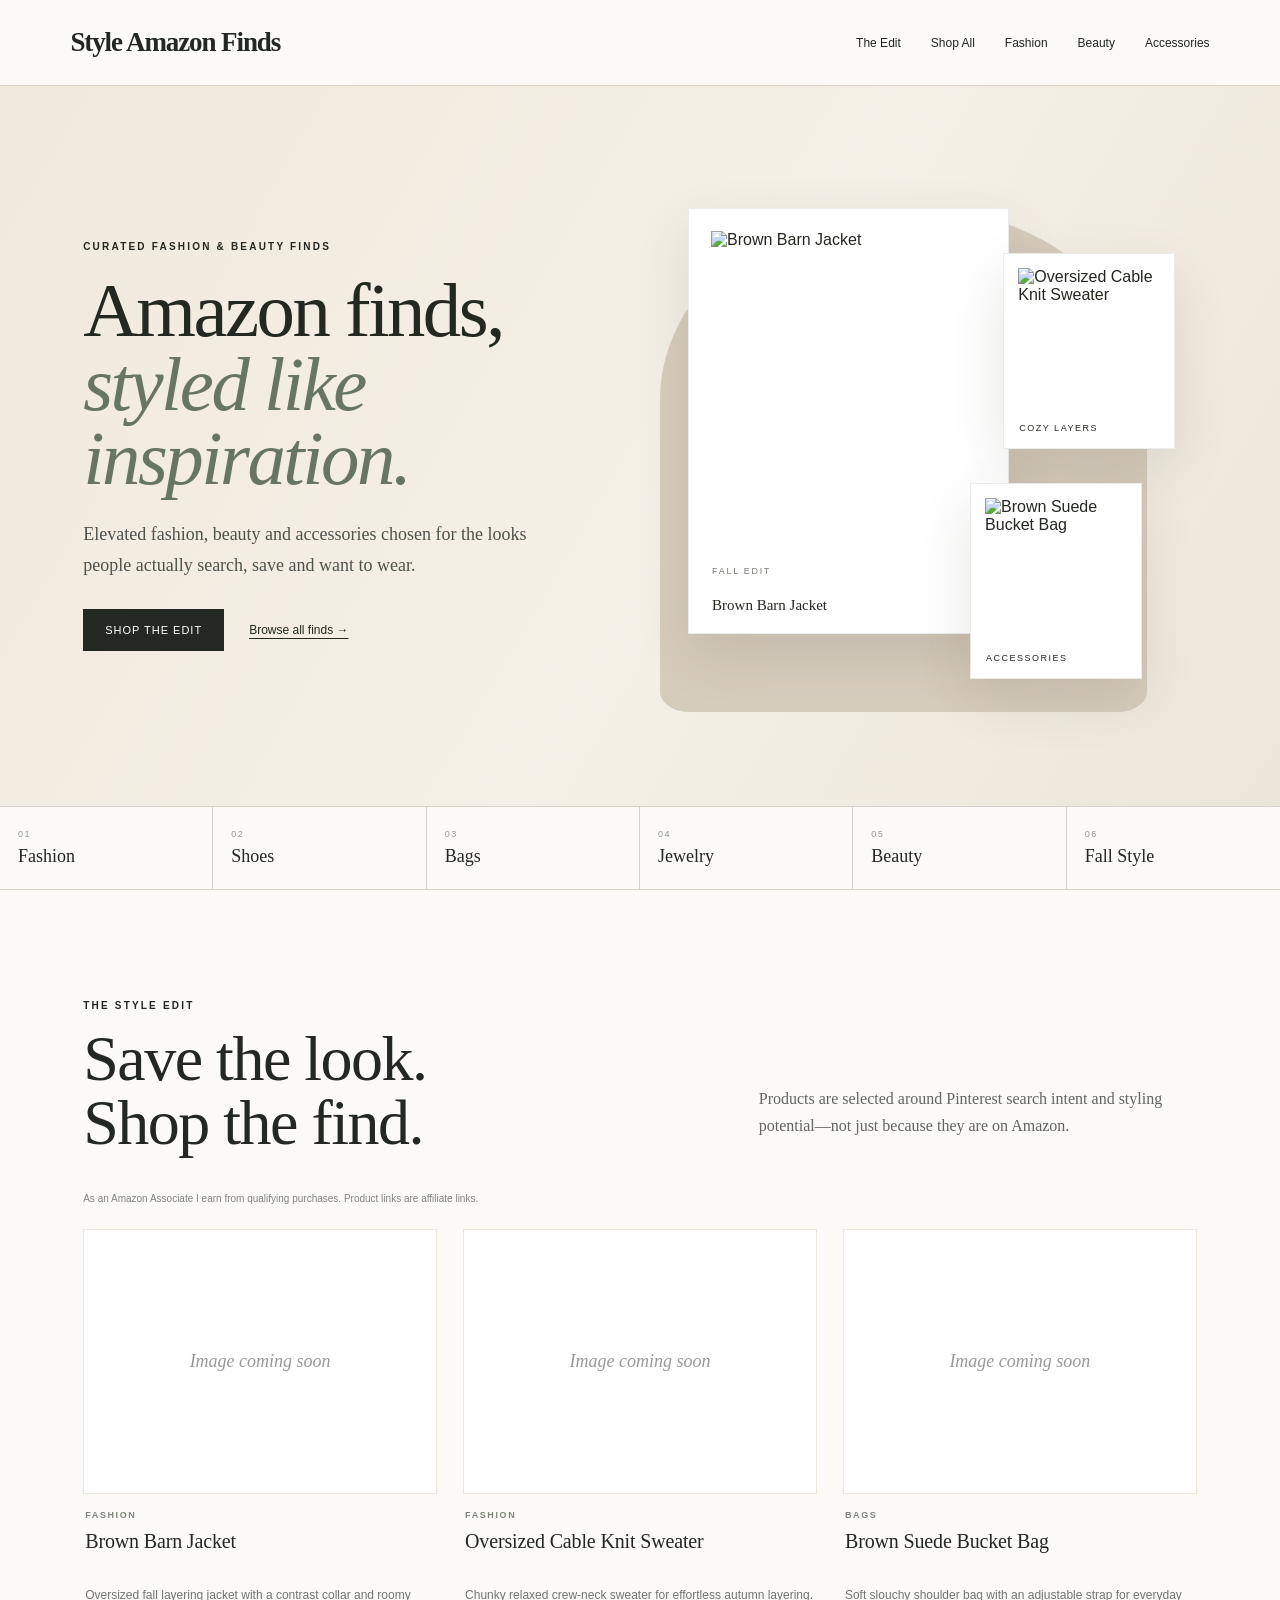
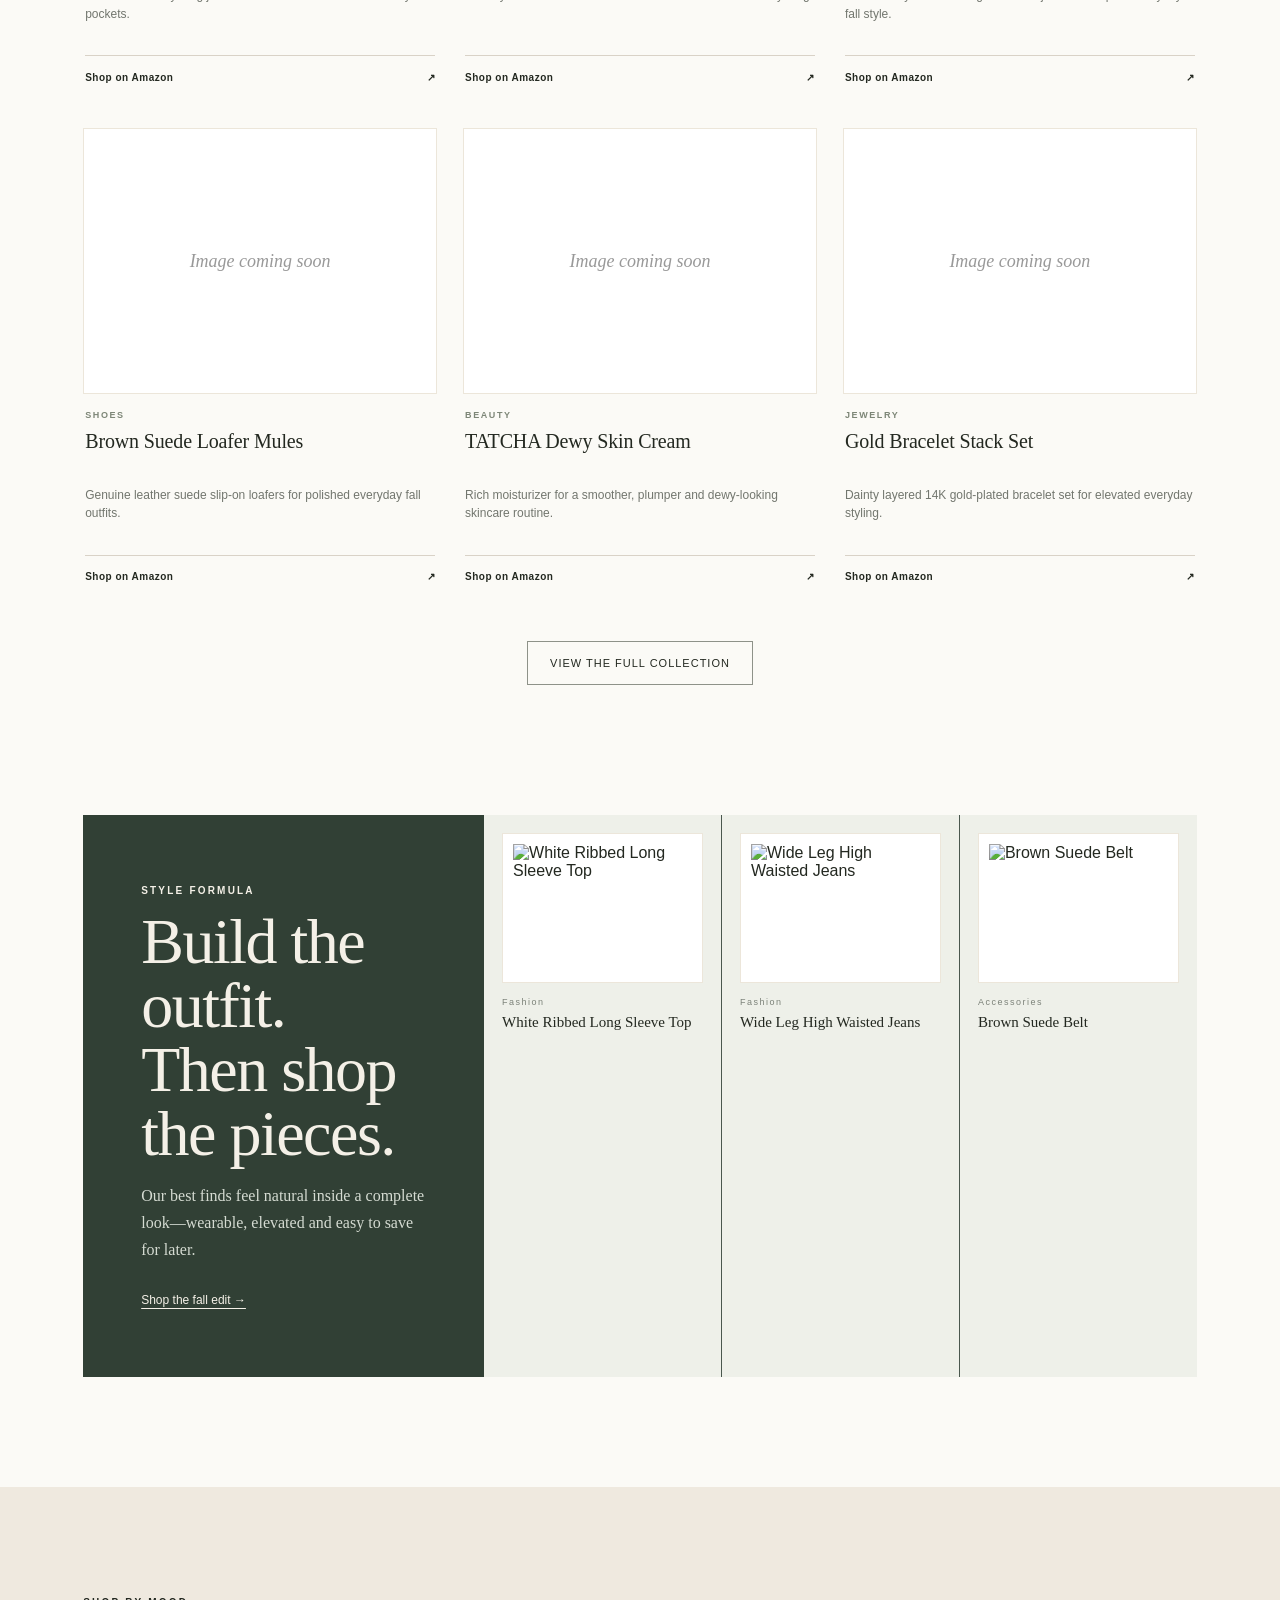
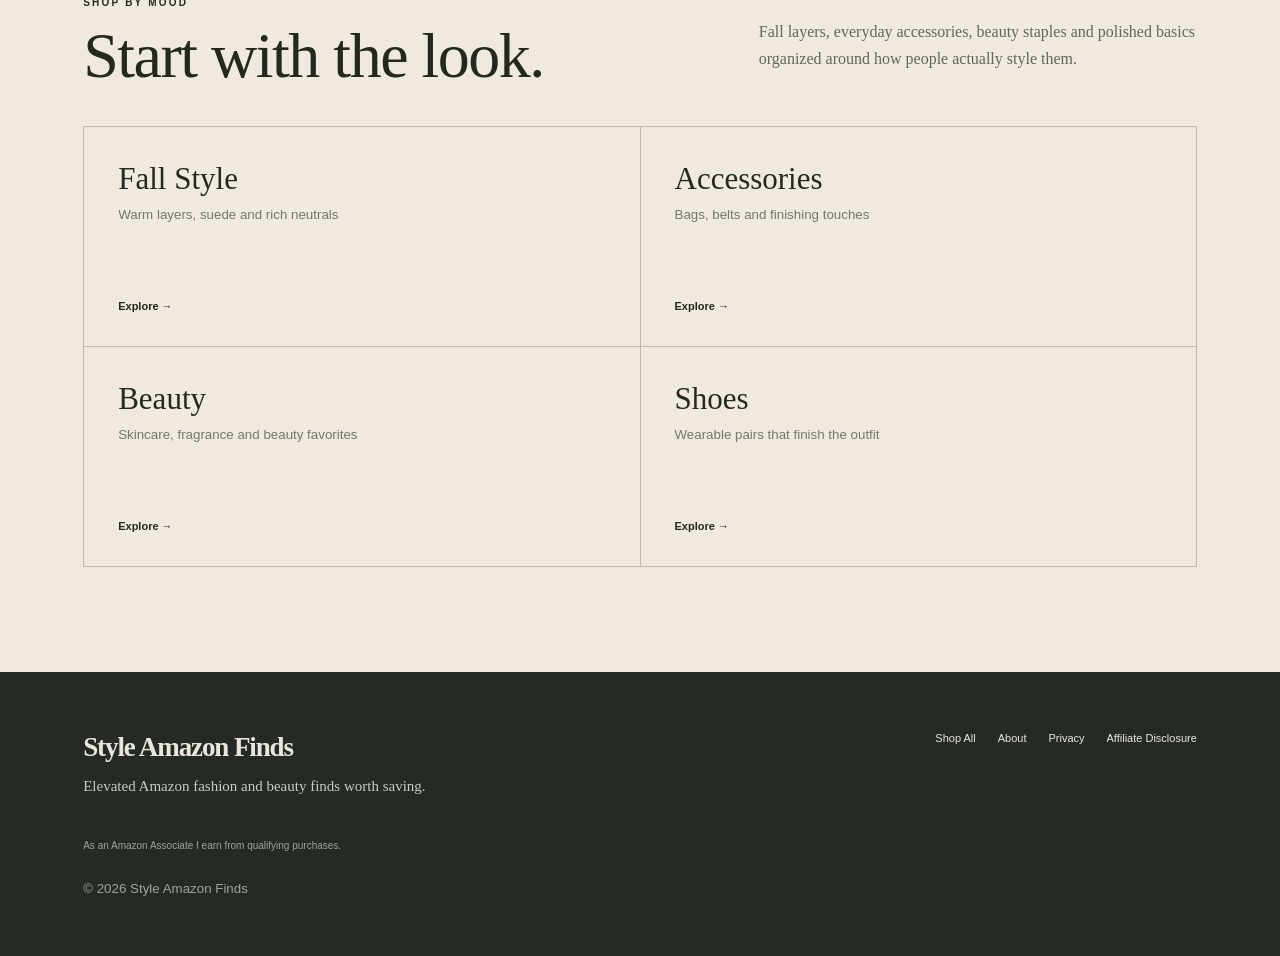
==== index.html @ b91e0f69 "Switch homepage branding to Style Amazon Finds" ====
<!doctype html><html lang="en"><head><meta charset="utf-8"><meta name="viewport" content="width=device-width,initial-scale=1"><meta name="description" content="Style Amazon Finds curates elevated women's fashion, beauty, jewelry, shoes, bags and accessories worth saving."><link rel="canonical" href="https://room-worthy.com/"><meta property="og:type" content="website"><meta property="og:site_name" content="Style Amazon Finds"><meta property="og:title" content="Style Amazon Finds | Elevated Fashion & Beauty Finds"><meta property="og:description" content="Pinterest-inspired Amazon fashion and beauty finds curated to look expensive, wearable and save-worthy."><meta property="og:url" content="https://room-worthy.com/"><meta name="twitter:card" content="summary"><title>Style Amazon Finds | Elevated Fashion & Beauty Finds</title><script async src="https://www.googletagmanager.com/gtag/js?id=G-VHHW3KEQH3"></script><script defer src="analytics.js?v=1"></script><script type="application/ld+json">{"@context":"https://schema.org","@type":"WebSite","name":"Style Amazon Finds","url":"https://room-worthy.com/","description":"Curated women's fashion, beauty, jewelry, shoes, bags and accessories from Amazon."}</script><link rel="stylesheet" href="styles.css"><link rel="stylesheet" href="image-fix.css"><link rel="stylesheet" href="layout-polish.css"></head><body>
<header class="site-header"><a class="logo" href="index.html">Style Amazon Finds</a><nav><a href="#edit">The Edit</a><a href="products.html">Shop All</a><a href="category.html?category=fashion">Fashion</a><a href="category.html?category=beauty">Beauty</a><a href="category.html?category=accessories">Accessories</a></nav></header>
<main>
<section class="hero-new"><div class="hero-copy"><span class="eyebrow">CURATED FASHION & BEAUTY FINDS</span><h1>Amazon finds,<br><em>styled like inspiration.</em></h1><p>Elevated fashion, beauty and accessories chosen for the looks people actually search, save and want to wear.</p><div class="hero-actions"><a class="button" href="#edit">Shop the edit</a><a class="text-button" href="products.html">Browse all finds →</a></div></div><div id="heroShowcase" class="hero-showcase" aria-label="Featured Style Amazon Finds picks"></div></section>
<section class="category-rail"><a href="category.html?category=fashion"><span>01</span>Fashion</a><a href="category.html?category=shoes"><span>02</span>Shoes</a><a href="category.html?category=bags"><span>03</span>Bags</a><a href="category.html?category=jewelry"><span>04</span>Jewelry</a><a href="category.html?category=beauty"><span>05</span>Beauty</a><a href="category.html?category=fall"><span>06</span>Fall Style</a></section>
<section id="edit" class="section edit-section"><div class="editorial-heading"><div><span class="eyebrow">THE STYLE EDIT</span><h2>Save the look.<br>Shop the find.</h2></div><p>Products are selected around Pinterest search intent and styling potential—not just because they are on Amazon.</p></div><p class="affiliate-note">As an Amazon Associate I earn from qualifying purchases. Product links are affiliate links.</p><div id="featuredProducts" class="product-grid premium-grid"></div><div class="center"><a class="outline-button" href="products.html">View the full collection</a></div></section>
<section class="story-band"><div class="story-card"><span class="eyebrow">STYLE FORMULA</span><h2>Build the outfit.<br>Then shop the pieces.</h2><p>Our best finds feel natural inside a complete look—wearable, elevated and easy to save for later.</p><a class="text-button" href="category.html?category=fall">Shop the fall edit →</a></div><div id="storyProducts" class="story-products"></div></section>
<section class="section collections"><div class="editorial-heading"><div><span class="eyebrow">SHOP BY MOOD</span><h2>Start with the look.</h2></div><p>Fall layers, everyday accessories, beauty staples and polished basics organized around how people actually style them.</p></div><div class="collection-grid"><a href="category.html?category=fall"><span>Fall Style</span><small>Warm layers, suede and rich neutrals</small><b>Explore →</b></a><a href="category.html?category=accessories"><span>Accessories</span><small>Bags, belts and finishing touches</small><b>Explore →</b></a><a href="category.html?category=beauty"><span>Beauty</span><small>Skincare, fragrance and beauty favorites</small><b>Explore →</b></a><a href="category.html?category=shoes"><span>Shoes</span><small>Wearable pairs that finish the outfit</small><b>Explore →</b></a></div></section>
</main>
<footer><div><a class="logo" href="index.html">Style Amazon Finds</a><p>Elevated Amazon fashion and beauty finds worth saving.</p></div><div class="footer-links"><a href="products.html">Shop All</a><a href="about.html">About</a><a href="privacy.html">Privacy</a><a href="disclosure.html">Affiliate Disclosure</a></div><p class="disclosure">As an Amazon Associate I earn from qualifying purchases.</p><small>© 2026 Style Amazon Finds</small></footer>
<script src="style-products.js"></script><script src="site.js"></script></body></html>
---- styles.css ----
:root{--ink:#232820;--forest:#314035;--sage:#8d9a86;--cream:#f5f1e8;--paper:#fbfaf6;--sand:#e8e0d3;--line:#d9d2c7;--muted:#777a72}*{box-sizing:border-box}html{scroll-behavior:smooth}body{margin:0;background:var(--paper);color:var(--ink);font-family:Arial,Helvetica,sans-serif}a{color:inherit;text-decoration:none}img{max-width:100%;display:block}.site-header,header{height:86px;padding:0 5.5vw;display:flex;align-items:center;justify-content:space-between;background:rgba(251,250,246,.96);border-bottom:1px solid var(--line);position:sticky;top:0;z-index:20;backdrop-filter:blur(12px)}.logo{font:700 27px Georgia,serif;letter-spacing:-1.1px}header nav{display:flex;gap:30px;font-size:12px}header nav a{position:relative}header nav a:after{content:"";position:absolute;left:0;right:100%;bottom:-7px;height:1px;background:var(--ink);transition:.2s}header nav a:hover:after{right:0}.eyebrow{font-size:10px;letter-spacing:2.2px;font-weight:700}.hero-new{min-height:720px;padding:75px 6.5vw 80px;display:grid;grid-template-columns:.92fr 1.08fr;gap:7vw;align-items:center;background:linear-gradient(120deg,#f0e9dd 0%,#f5f0e7 55%,#ece5d9 100%)}.hero-copy h1{font:400 clamp(54px,6vw,88px)/.96 Georgia,serif;letter-spacing:-2.5px;margin:20px 0 24px;max-width:780px}.hero-copy h1 em{font-weight:400;color:#687565}.hero-copy p{font:18px/1.7 Georgia,serif;max-width:590px;color:#4e534c}.hero-actions{display:flex;align-items:center;gap:25px;margin-top:28px}.button,.outline-button{display:inline-block;padding:15px 22px;font-size:11px;letter-spacing:1px;text-transform:uppercase}.button{background:var(--ink);color:#fff}.outline-button{border:1px solid #8e9289;background:transparent}.text-button{font-size:12px;text-decoration:underline;text-underline-offset:4px}.hero-showcase{height:560px;position:relative;isolation:isolate}.hero-showcase:before{content:"";position:absolute;inset:8% 9% 2% 3%;background:#d6ccbc;border-radius:48% 48% 6% 6%/38% 38% 4% 4%;z-index:-1}.hero-product{position:absolute;background:#fff;border:1px solid rgba(40,40,30,.09);box-shadow:0 20px 50px rgba(63,55,44,.12);overflow:hidden}.hero-product img{width:auto;height:auto;max-width:100%;max-height:100%;object-fit:contain;background:#fff;padding:10px}.hero-main{width:58%;height:76%;left:8%;top:8%;padding:22px 22px 70px}.hero-main img{height:100%}.hero-main span,.hero-main strong{position:absolute;left:23px}.hero-main span{bottom:45px;font-size:9px;letter-spacing:1.7px;color:var(--muted)}.hero-main strong{bottom:22px;right:18px;font:16px/1.1 Georgia,serif;white-space:nowrap;overflow:hidden;text-overflow:ellipsis}.hero-small{width:31%;height:35%;right:4%;padding:14px 14px 42px}.hero-small.one{top:16%}.hero-small.two{bottom:8%;right:10%}.hero-small span{position:absolute;left:15px;bottom:15px;font-size:9px;letter-spacing:1.5px}.category-rail{display:grid;grid-template-columns:repeat(6,1fr);border-top:1px solid var(--line);border-bottom:1px solid var(--line);background:var(--paper)}.category-rail a{padding:22px 18px;border-right:1px solid var(--line);font:18px Georgia,serif;transition:.2s}.category-rail a:last-child{border-right:0}.category-rail span{display:block;font:9px Arial,sans-serif;letter-spacing:1.5px;color:#92968d;margin-bottom:7px}.category-rail a:hover{background:#f0ece3}.section{padding:105px 6.5vw}.edit-section{background:#fbfaf6}.editorial-heading{display:grid;grid-template-columns:1fr .8fr;gap:10vw;align-items:end;margin-bottom:38px}.editorial-heading h2,.story-card h2,.guides-intro h2{font:400 clamp(42px,5vw,68px)/1 Georgia,serif;letter-spacing:-1.5px;margin:14px 0 0}.editorial-heading p,.guides-intro p{font:16px/1.7 Georgia,serif;color:#62665f;max-width:520px}.affiliate-note{font-size:10px;color:#81857c;margin:0 0 25px}.product-grid{display:grid;grid-template-columns:repeat(3,minmax(0,1fr));gap:42px 26px}.product-card{min-width:0}.product-image-wrap{height:300px;background:#fff;display:grid;place-items:center;overflow:hidden;border:1px solid #ece6da}.product-image{width:auto;height:auto;max-width:92%;max-height:92%;object-fit:contain;padding:10px;transition:transform .22s ease;image-rendering:auto}.product-card:hover .product-image{transform:scale(1.015)}.product-image-wrap.image-missing:after{content:'Image coming soon';font:italic 18px Georgia,serif;color:#999}.product-copy{padding:18px 2px 0}.product-kicker{font-size:9px;letter-spacing:1.6px;font-weight:700;color:#7d8677;text-transform:uppercase}.product-card h3{font:22px/1.22 Georgia,serif;margin:8px 0 9px;letter-spacing:-.2px}.product-card p{font-size:12px;line-height:1.55;color:#72766e;margin:0 0 13px}.shop-button{display:flex;align-items:center;gap:6px;border-top:1px solid var(--line);padding-top:12px;font-size:10px;font-weight:700;letter-spacing:.5px}.shop-button span:last-child{margin-left:auto}.paid-link{font-weight:400;color:#91958c}.center{text-align:center;margin-top:55px}.story-band{margin:25px 6.5vw 110px;display:grid;grid-template-columns:.72fr 1.28fr;background:var(--forest);color:#f4f0e7;min-height:520px}.story-card{padding:70px 58px;display:flex;flex-direction:column;justify-content:center}.story-card p{font:16px/1.7 Georgia,serif;color:#d5dbd2;max-width:440px}.story-card .text-button{margin-top:14px}.story-products{display:grid;grid-template-columns:repeat(3,1fr);gap:1px;background:rgba(255,255,255,.12)}.story-product{background:#eef0e9;color:var(--ink);padding:20px;display:flex;flex-direction:column}.story-product>div{height:260px;background:#fff;display:grid;place-items:center;margin-bottom:18px;border:1px solid #ece6da}.story-product img{width:auto;height:auto;max-width:92%;max-height:92%;object-fit:contain;padding:12px}.story-product span{font-size:9px;letter-spacing:1.5px;color:#7c8279}.story-product strong{font:17px/1.25 Georgia,serif;margin-top:7px}.collections{background:#efe9df}.collection-grid{display:grid;grid-template-columns:repeat(2,1fr);border-top:1px solid #bfb8ad;border-left:1px solid #bfb8ad}.collection-grid a{min-height:220px;padding:34px;border-right:1px solid #bfb8ad;border-bottom:1px solid #bfb8ad;display:flex;flex-direction:column;transition:.2s}.collection-grid a:hover{background:#e4dbcc}.collection-grid span{font:31px Georgia,serif}.collection-grid small{margin-top:10px;color:#74776f}.collection-grid b{margin-top:auto;font-size:11px}.guides-section{padding:110px 6.5vw;background:#fbfaf6;display:grid;grid-template-columns:.72fr 1.28fr;gap:8vw}.guides-intro p{margin-top:24px}.guide-list{border-top:1px solid var(--line)}.guide-list a{display:grid;grid-template-columns:50px 1fr auto;gap:22px;align-items:center;padding:27px 4px;border-bottom:1px solid var(--line)}.guide-list>a>span{font:15px Georgia,serif;color:#989b92}.guide-list small{font-size:9px;letter-spacing:1.4px;color:#858980}.guide-list h3{font:21px/1.2 Georgia,serif;margin:6px 0}.guide-list b{font-size:10px}footer{padding:60px 6.5vw;background:#252b24;color:#e9e6de;display:grid;grid-template-columns:1fr auto;gap:30px;align-items:start}footer>div:first-child p{font:15px Georgia,serif;color:#c7cbc4}.footer-links{display:flex;gap:22px;font-size:11px}.disclosure{grid-column:1/-1;font-size:10px;color:#9fa59b;margin:0}footer small{grid-column:1/-1;color:#9fa59b}.collection-hero{padding:90px 6.5vw 55px;background:#eee8de;border-bottom:1px solid var(--line)}.collection-hero h1{font:400 clamp(50px,6vw,78px) Georgia,serif;margin:14px 0}.collection-hero p{font:17px/1.7 Georgia,serif;color:#62665f}.category-chips{display:flex;gap:8px;flex-wrap:wrap;margin-top:25px}.category-chips a{padding:9px 13px;border:1px solid #c9c2b7;border-radius:999px;font-size:10px}.category-chips a:hover{background:var(--ink);color:#fff}.product-section{padding-top:55px}.page{min-height:620px;padding:100px 10vw;max-width:1000px}.page h1{font:400 clamp(48px,6vw,78px) Georgia,serif}.lead{font:18px/1.7 Georgia,serif}.notice{margin:45px 0;padding:30px;background:#eee8de}.notice h2{font:30px Georgia,serif;margin:0 0 12px}.notice p{line-height:1.7}@media(max-width:1050px){.hero-new{grid-template-columns:1fr;padding-top:55px}.hero-showcase{height:500px}.category-rail{grid-template-columns:repeat(3,1fr)}.product-grid{grid-template-columns:repeat(2,1fr)}.story-band{grid-template-columns:1fr}.story-products{min-height:430px}.guides-section{grid-template-columns:1fr}.editorial-heading{grid-template-columns:1fr;gap:18px}.editorial-heading p{margin:0}header nav{gap:16px}}@media(max-width:720px){header{height:auto;padding:20px 5vw;align-items:flex-start}header nav{flex-direction:column;gap:8px;display:none}.hero-new{padding:55px 6vw}.hero-copy h1{font-size:52px}.hero-showcase{height:410px}.hero-main{width:65%;height:73%;left:0}.hero-small{width:34%;right:0}.category-rail{grid-template-columns:repeat(2,1fr)}.product-grid{grid-template-columns:1fr}.product-image-wrap{height:340px}.story-products{grid-template-columns:1fr}.story-product>div{height:280px}.story-card{padding:50px 30px}.collection-grid{grid-template-columns:1fr}.guides-section{padding:80px 6vw}.guide-list a{grid-template-columns:34px 1fr}.guide-list b{display:none}footer{grid-template-columns:1fr}.footer-links{flex-wrap:wrap}}@media(max-width:460px){.hero-new{padding-top:45px}.hero-copy h1{font-size:44px}.hero-actions{align-items:flex-start;flex-direction:column;gap:14px}.hero-showcase{height:350px}.hero-main{padding:14px 14px 60px}.hero-main strong{font-size:12px}.hero-small{padding:8px 8px 34px}.category-rail a{font-size:16px}.section{padding:75px 6vw}.product-image-wrap{height:280px}.story-band{margin:10px 4vw 80px}.collection-grid span{font-size:26px}}
---- image-fix.css ----
.product-image-wrap{height:320px;background:#fff}.product-image{width:100%;height:100%;max-width:none;max-height:none;object-fit:contain;padding:18px;image-rendering:auto}.hero-product img{width:100%;height:100%;max-width:none;max-height:none;object-fit:contain;padding:10px;background:#fff}.story-product img{width:100%;height:100%;max-width:none;max-height:none;object-fit:contain;padding:14px}@media(max-width:720px){.product-image-wrap{height:340px}}@media(max-width:460px){.product-image-wrap{height:290px}}
---- layout-polish.css ----
/* Roomworthy layout polish */
.product-grid{align-items:stretch}
.product-card{display:flex;flex-direction:column;min-width:0;height:100%}
.product-image-wrap{aspect-ratio:4/3;height:auto!important;min-height:0;background:#fff;display:grid;place-items:center;overflow:hidden;border:1px solid #ece6da}
.product-image{width:100%!important;height:100%!important;max-width:none!important;max-height:none!important;object-fit:contain!important;padding:16px!important;transition:transform .22s ease;image-rendering:auto}
.product-copy{display:flex;flex-direction:column;flex:1;padding:16px 2px 0;min-width:0}
.product-kicker{display:block;margin-bottom:4px}
.product-card h3{font:20px/1.2 Georgia,serif;margin:5px 0 9px;letter-spacing:-.15px;min-height:48px;display:-webkit-box;-webkit-box-orient:vertical;-webkit-line-clamp:2;overflow:hidden;overflow-wrap:anywhere}
.product-card p{font-size:12px;line-height:1.55;color:#72766e;margin:0 0 13px;min-height:56px;display:-webkit-box;-webkit-box-orient:vertical;-webkit-line-clamp:3;overflow:hidden;overflow-wrap:anywhere}
.shop-button{margin-top:auto;min-height:31px;align-items:center;white-space:nowrap}
/* Disclosure is handled once near each product section and in the footer. */
.paid-link{display:none!important}
.hero-main{padding:22px 22px 88px!important}
.hero-main img{width:100%!important;height:100%!important;object-fit:contain!important;padding:0!important}
.hero-main span{bottom:57px!important}
.hero-main strong{left:23px;right:23px;bottom:19px;max-width:calc(100% - 46px);font:15px/1.15 Georgia,serif;white-space:normal!important;display:-webkit-box;-webkit-box-orient:vertical;-webkit-line-clamp:2;overflow:hidden;overflow-wrap:anywhere}
.hero-small{padding-bottom:40px!important}
.hero-small img{width:100%!important;height:100%!important;object-fit:contain!important;padding:0!important}
.category-rail a{display:flex;flex-direction:column;justify-content:center;min-height:82px;line-height:1.15;min-width:0}
.editorial-heading>*,.guides-section>*{min-width:0}
.story-products{align-items:stretch}
.story-product{min-width:0;overflow:hidden;padding:18px;display:flex;flex-direction:column}
.story-product>div{aspect-ratio:4/3;height:auto!important;min-height:0;margin-bottom:14px;background:#fff;overflow:hidden}
.story-product img{width:100%!important;height:100%!important;max-width:none!important;max-height:none!important;object-fit:contain!important;padding:10px!important}
.story-product span{display:block;line-height:1.2;margin-bottom:5px}
.story-product strong{font:15px/1.25 Georgia,serif;margin-top:0;min-height:57px;display:-webkit-box;-webkit-box-orient:vertical;-webkit-line-clamp:3;overflow:hidden;overflow-wrap:anywhere}
.collection-grid a{min-width:0}
.collection-grid span,.guide-list h3{overflow-wrap:anywhere}
.guide-list>a>div{min-width:0}
.guide-list h3{line-height:1.25}
footer>*{min-width:0}
@media(max-width:1050px){.product-card h3{font-size:19px}.product-card p{min-height:55px}.story-product strong{font-size:14px}}
@media(max-width:720px){.product-image-wrap{aspect-ratio:4/3;height:auto!important}.product-card h3{min-height:0;-webkit-line-clamp:3;font-size:21px}.product-card p{min-height:0;-webkit-line-clamp:4}.shop-button{white-space:normal}.story-product>div{aspect-ratio:4/3;height:auto!important}.story-product strong{min-height:0;-webkit-line-clamp:3;font-size:16px}.hero-main{padding:14px 14px 78px!important}.hero-main span{left:15px;bottom:50px!important}.hero-main strong{left:15px;right:15px;bottom:16px;max-width:calc(100% - 30px);font-size:13px}.category-rail a{min-height:74px}}
@media(max-width:460px){.product-image{padding:12px!important}.product-card h3{font-size:20px}.story-product{padding:14px}.story-product img{padding:8px!important}}
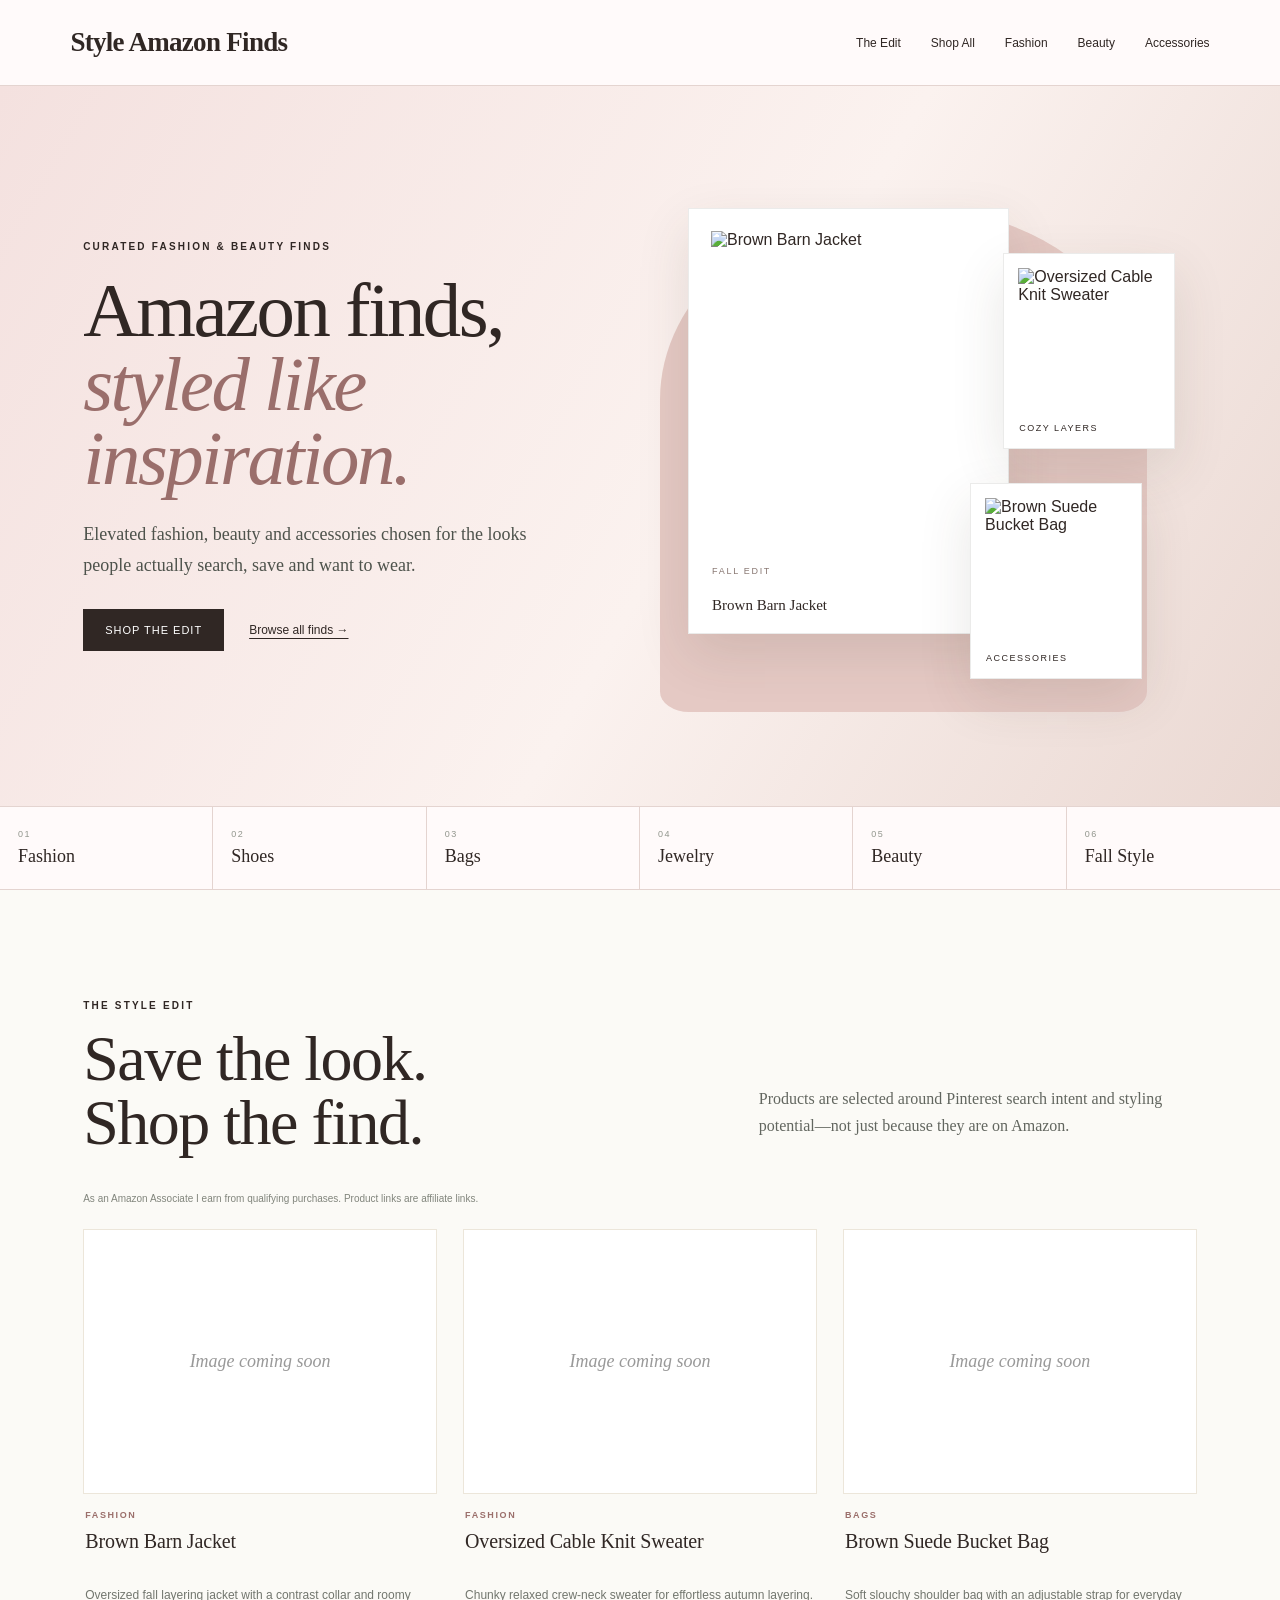
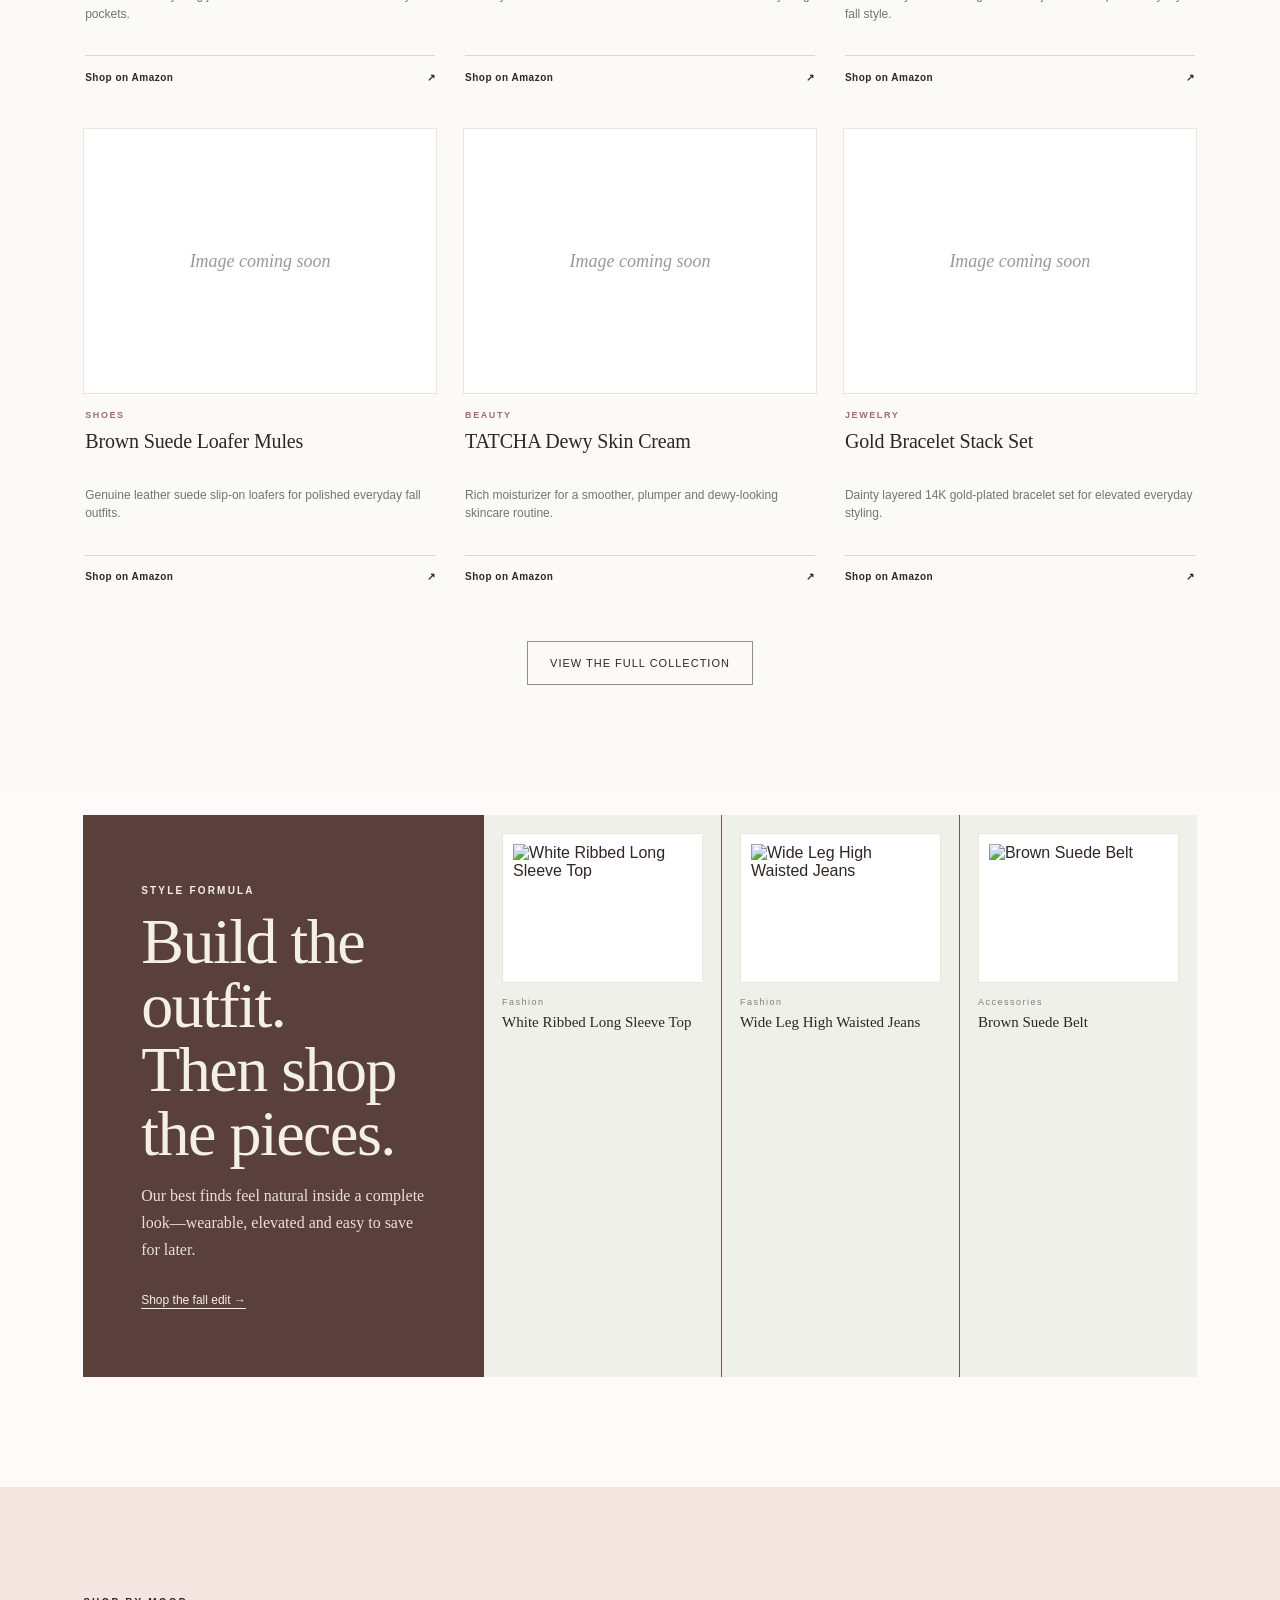
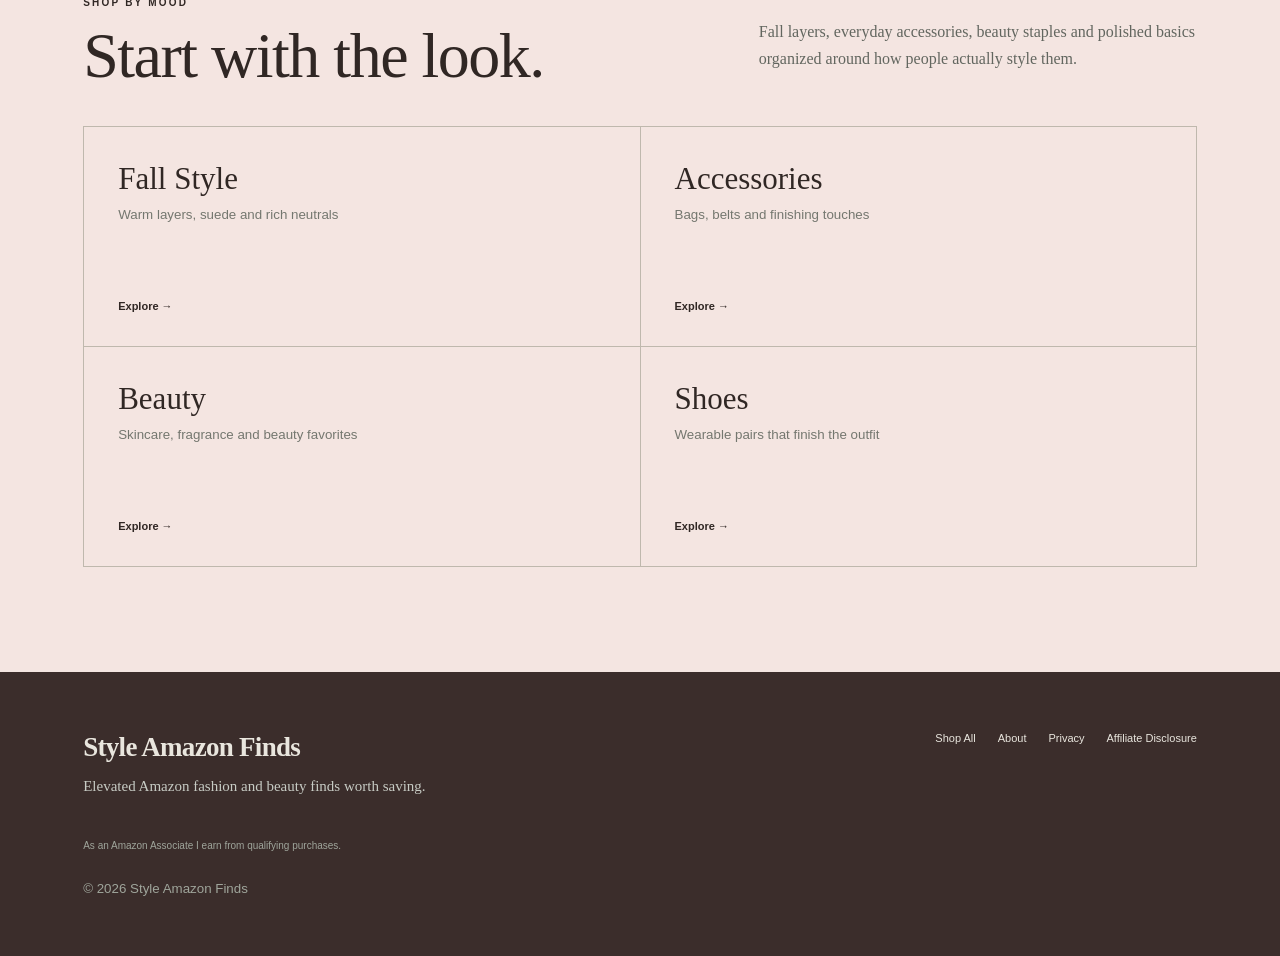
==== commit 7974bb8b: "Apply Style Amazon Finds visual theme to homepage" ====
--- a/index.html
+++ b/index.html
@@ -1,4 +1,4 @@
-<!doctype html><html lang="en"><head><meta charset="utf-8"><meta name="viewport" content="width=device-width,initial-scale=1"><meta name="description" content="Style Amazon Finds curates elevated women's fashion, beauty, jewelry, shoes, bags and accessories worth saving."><link rel="canonical" href="https://room-worthy.com/"><meta property="og:type" content="website"><meta property="og:site_name" content="Style Amazon Finds"><meta property="og:title" content="Style Amazon Finds | Elevated Fashion & Beauty Finds"><meta property="og:description" content="Pinterest-inspired Amazon fashion and beauty finds curated to look expensive, wearable and save-worthy."><meta property="og:url" content="https://room-worthy.com/"><meta name="twitter:card" content="summary"><title>Style Amazon Finds | Elevated Fashion & Beauty Finds</title><script async src="https://www.googletagmanager.com/gtag/js?id=G-VHHW3KEQH3"></script><script defer src="analytics.js?v=1"></script><script type="application/ld+json">{"@context":"https://schema.org","@type":"WebSite","name":"Style Amazon Finds","url":"https://room-worthy.com/","description":"Curated women's fashion, beauty, jewelry, shoes, bags and accessories from Amazon."}</script><link rel="stylesheet" href="styles.css"><link rel="stylesheet" href="image-fix.css"><link rel="stylesheet" href="layout-polish.css"></head><body>
+<!doctype html><html lang="en"><head><meta charset="utf-8"><meta name="viewport" content="width=device-width,initial-scale=1"><meta name="description" content="Style Amazon Finds curates elevated women's fashion, beauty, jewelry, shoes, bags and accessories worth saving."><link rel="canonical" href="https://room-worthy.com/"><meta property="og:type" content="website"><meta property="og:site_name" content="Style Amazon Finds"><meta property="og:title" content="Style Amazon Finds | Elevated Fashion & Beauty Finds"><meta property="og:description" content="Pinterest-inspired Amazon fashion and beauty finds curated to look expensive, wearable and save-worthy."><meta property="og:url" content="https://room-worthy.com/"><meta name="twitter:card" content="summary"><title>Style Amazon Finds | Elevated Fashion & Beauty Finds</title><script async src="https://www.googletagmanager.com/gtag/js?id=G-VHHW3KEQH3"></script><script defer src="analytics.js?v=1"></script><script type="application/ld+json">{"@context":"https://schema.org","@type":"WebSite","name":"Style Amazon Finds","url":"https://room-worthy.com/","description":"Curated women's fashion, beauty, jewelry, shoes, bags and accessories from Amazon."}</script><link rel="stylesheet" href="styles.css"><link rel="stylesheet" href="image-fix.css"><link rel="stylesheet" href="layout-polish.css"><link rel="stylesheet" href="style-amazon.css"></head><body>
 <header class="site-header"><a class="logo" href="index.html">Style Amazon Finds</a><nav><a href="#edit">The Edit</a><a href="products.html">Shop All</a><a href="category.html?category=fashion">Fashion</a><a href="category.html?category=beauty">Beauty</a><a href="category.html?category=accessories">Accessories</a></nav></header>
 <main>
 <section class="hero-new"><div class="hero-copy"><span class="eyebrow">CURATED FASHION & BEAUTY FINDS</span><h1>Amazon finds,<br><em>styled like inspiration.</em></h1><p>Elevated fashion, beauty and accessories chosen for the looks people actually search, save and want to wear.</p><div class="hero-actions"><a class="button" href="#edit">Shop the edit</a><a class="text-button" href="products.html">Browse all finds →</a></div></div><div id="heroShowcase" class="hero-showcase" aria-label="Featured Style Amazon Finds picks"></div></section>
--- a/style-amazon.css
+++ b/style-amazon.css
@@ -0,0 +1 @@
+:root{--ink:#302724;--forest:#7f5d58;--sage:#b98986;--cream:#f7eeee;--paper:#fffafa;--sand:#ead8d2;--line:#e4d4d0;--muted:#887772}body{background:#fffafa;color:#302724}.site-header,header{background:rgba(255,250,250,.96)}.hero-new{background:linear-gradient(120deg,#f4e1df 0%,#fbf2ef 55%,#ead8d2 100%)}.hero-copy h1 em{color:#9a6e6b}.hero-showcase:before{background:#e5c9c4}.story-band{background:#5a403d}.story-card p{color:#eadfdd}.collections{background:#f4e5e1}.collection-grid a:hover{background:#ead8d2}.product-kicker{color:#9b6f6b}footer{background:#3b2d2b}.logo{letter-spacing:-.7px}.product-image-wrap{background:#fff}.hero-product img,.story-product>div{background:#fff}
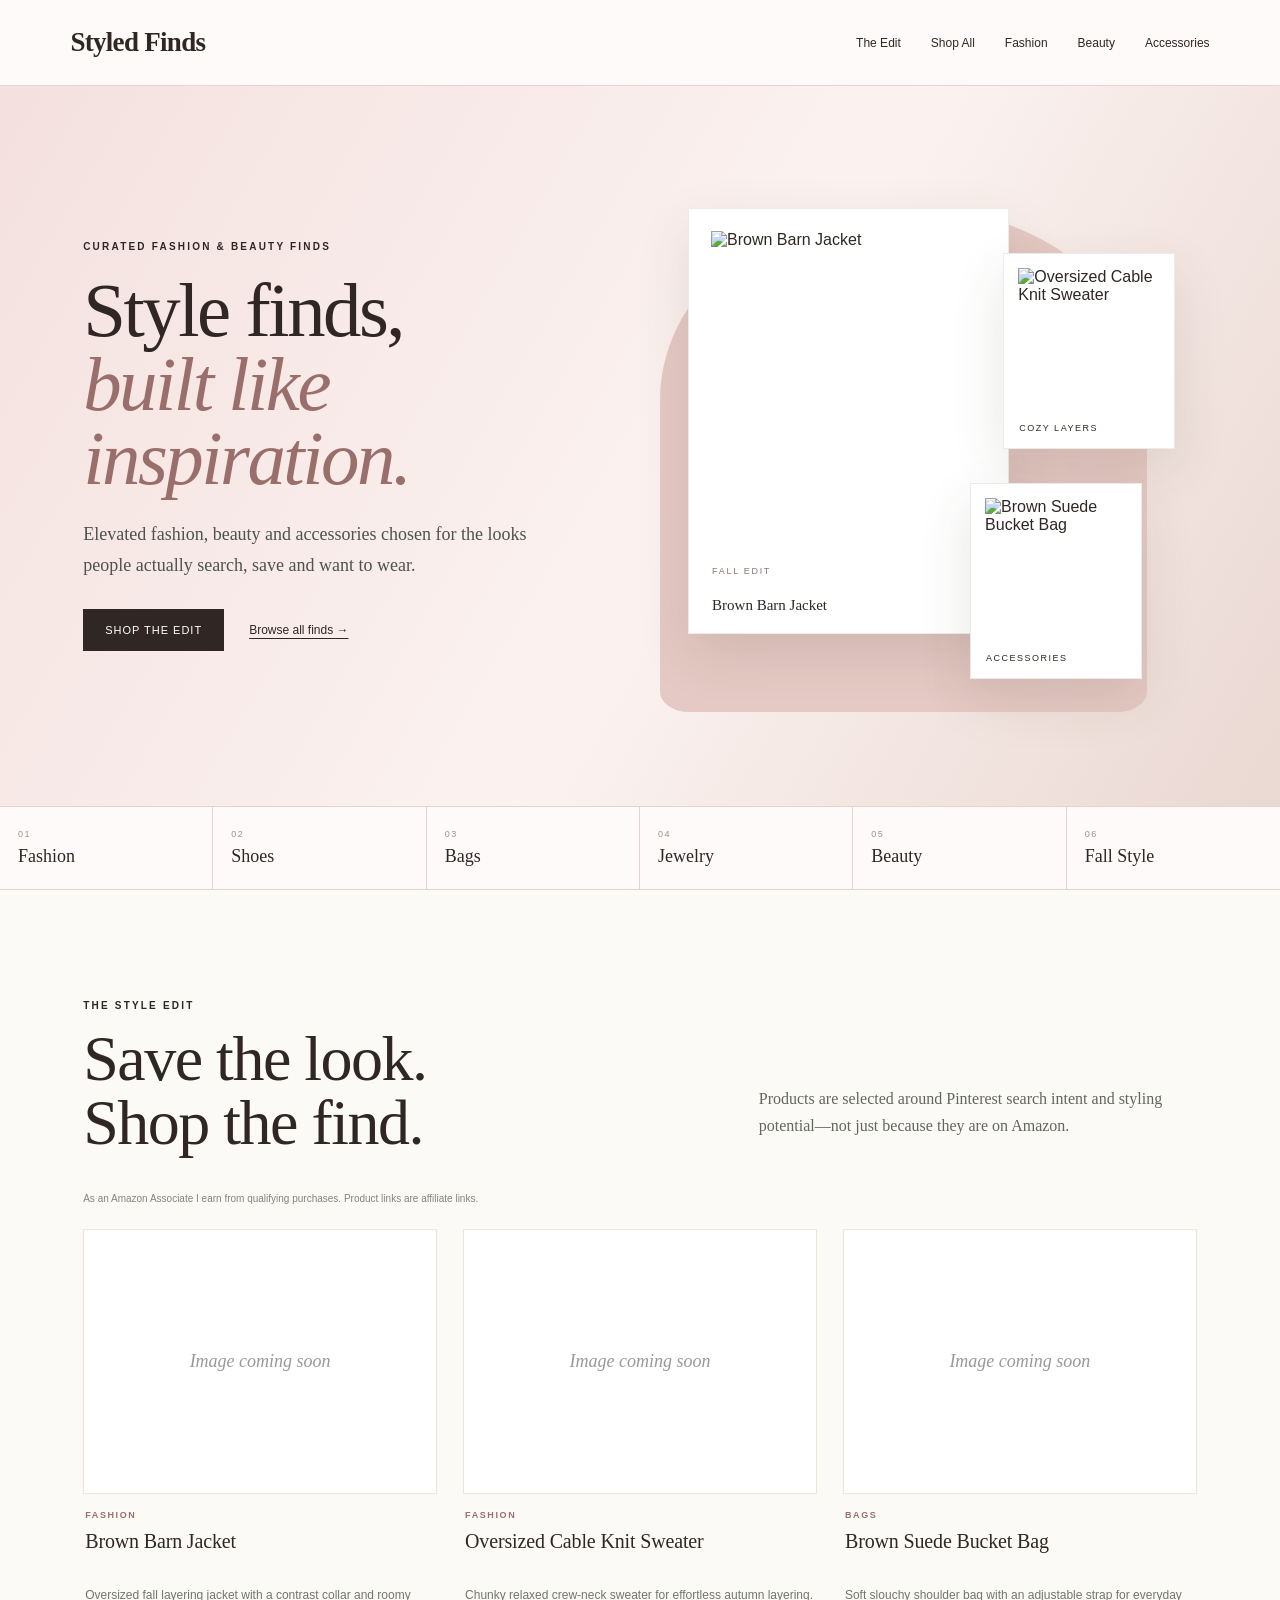
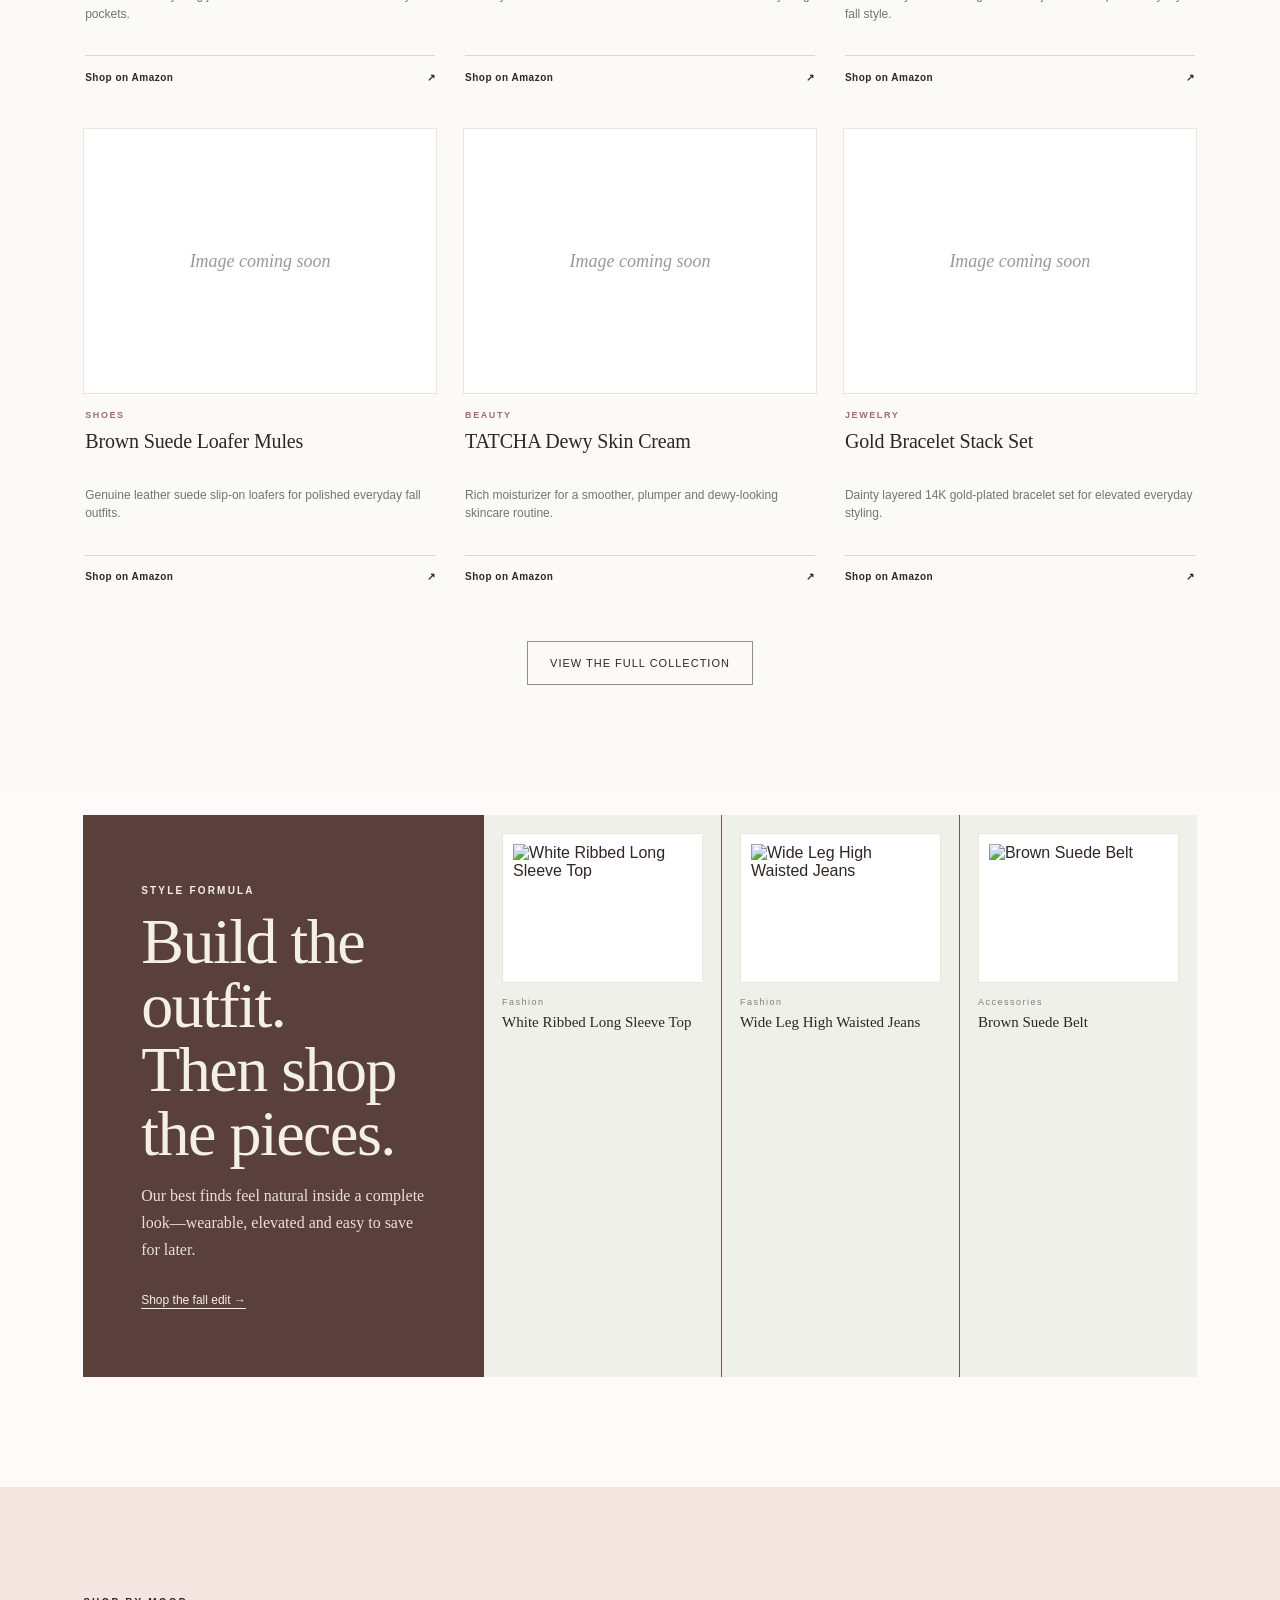
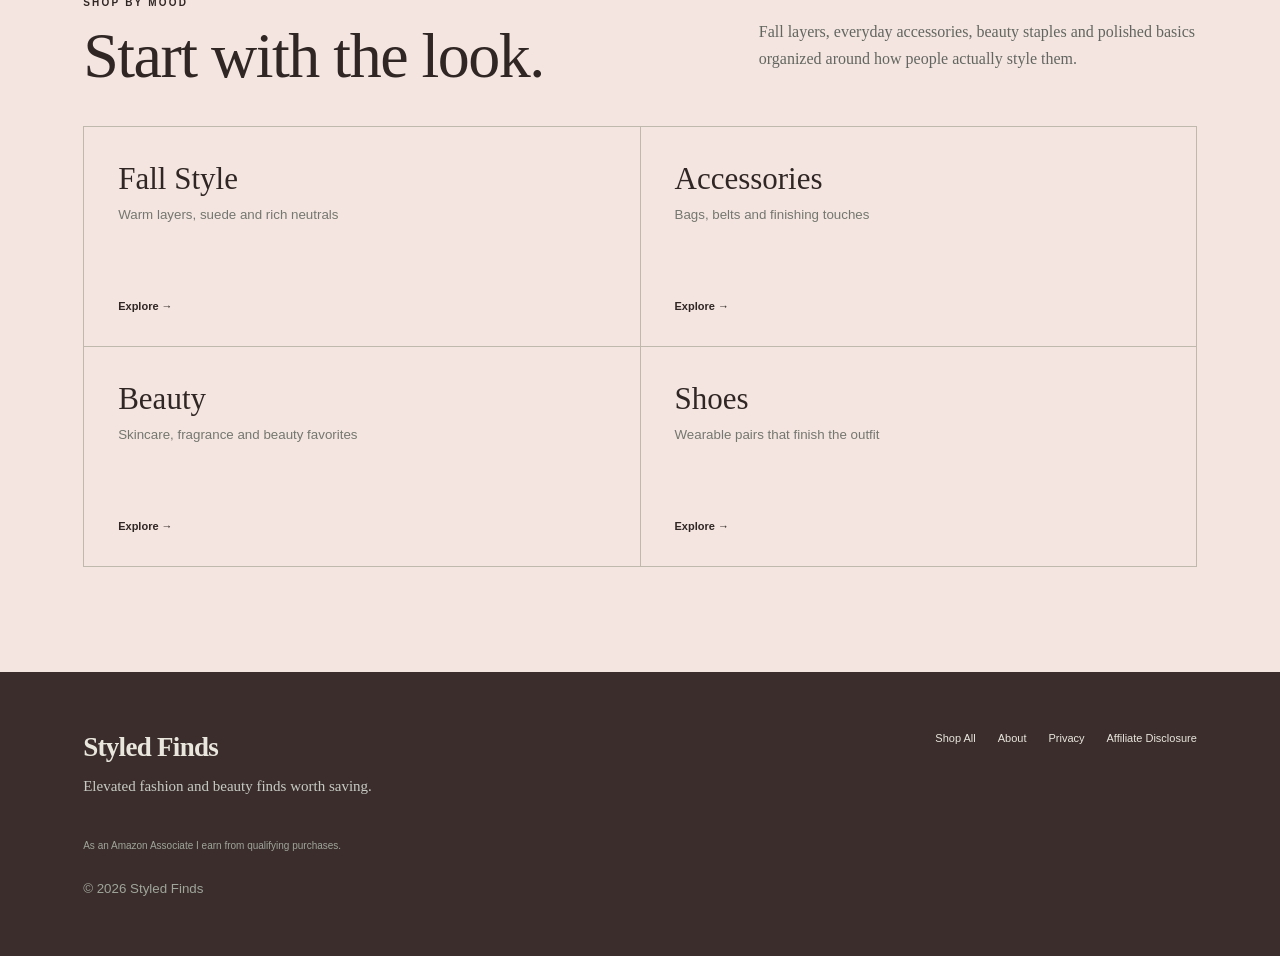
==== commit 2c8491e1: "Rebrand homepage to Styled Finds and styledfinds.co" ====
--- a/index.html
+++ b/index.html
@@ -1,11 +1,11 @@
-<!doctype html><html lang="en"><head><meta charset="utf-8"><meta name="viewport" content="width=device-width,initial-scale=1"><meta name="description" content="Style Amazon Finds curates elevated women's fashion, beauty, jewelry, shoes, bags and accessories worth saving."><link rel="canonical" href="https://room-worthy.com/"><meta property="og:type" content="website"><meta property="og:site_name" content="Style Amazon Finds"><meta property="og:title" content="Style Amazon Finds | Elevated Fashion & Beauty Finds"><meta property="og:description" content="Pinterest-inspired Amazon fashion and beauty finds curated to look expensive, wearable and save-worthy."><meta property="og:url" content="https://room-worthy.com/"><meta name="twitter:card" content="summary"><title>Style Amazon Finds | Elevated Fashion & Beauty Finds</title><script async src="https://www.googletagmanager.com/gtag/js?id=G-VHHW3KEQH3"></script><script defer src="analytics.js?v=1"></script><script type="application/ld+json">{"@context":"https://schema.org","@type":"WebSite","name":"Style Amazon Finds","url":"https://room-worthy.com/","description":"Curated women's fashion, beauty, jewelry, shoes, bags and accessories from Amazon."}</script><link rel="stylesheet" href="styles.css"><link rel="stylesheet" href="image-fix.css"><link rel="stylesheet" href="layout-polish.css"><link rel="stylesheet" href="style-amazon.css"></head><body>
-<header class="site-header"><a class="logo" href="index.html">Style Amazon Finds</a><nav><a href="#edit">The Edit</a><a href="products.html">Shop All</a><a href="category.html?category=fashion">Fashion</a><a href="category.html?category=beauty">Beauty</a><a href="category.html?category=accessories">Accessories</a></nav></header>
+<!doctype html><html lang="en"><head><meta charset="utf-8"><meta name="viewport" content="width=device-width,initial-scale=1"><meta name="p:domain_verify" content="9abd127e651030e4e6ae4e46a5ecdcb2"><meta name="description" content="Styled Finds curates elevated women's fashion, beauty, jewelry, shoes, bags and accessories worth saving."><link rel="canonical" href="https://styledfinds.co/"><meta property="og:type" content="website"><meta property="og:site_name" content="Styled Finds"><meta property="og:title" content="Styled Finds | Elevated Fashion & Beauty Finds"><meta property="og:description" content="Pinterest-inspired fashion and beauty finds curated to look expensive, wearable and save-worthy."><meta property="og:url" content="https://styledfinds.co/"><meta name="twitter:card" content="summary"><title>Styled Finds | Elevated Fashion & Beauty Finds</title><script type="application/ld+json">{"@context":"https://schema.org","@type":"WebSite","name":"Styled Finds","url":"https://styledfinds.co/","description":"Curated women's fashion, beauty, jewelry, shoes, bags and accessories."}</script><script type="text/javascript">!function(e){if(!window.pintrk){window.pintrk=function(){window.pintrk.queue.push(Array.prototype.slice.call(arguments))};var n=window.pintrk;n.queue=[],n.version="3.0";var t=document.createElement("script");t.async=!0,t.src=e;var r=document.getElementsByTagName("script")[0];r.parentNode.insertBefore(t,r)}}("https://s.pinimg.com/ct/core.js");pintrk('load','2613154226997');pintrk('page');pintrk('track','pagevisit',{},function(didInit,error){if(didInit){console.log('[Pinterest] PageVisit constructed successfully');}else{console.error('[Pinterest] PageVisit failed:',error);}});</script><noscript><img height="1" width="1" style="display:none" alt="" src="https://ct.pinterest.com/v3/?tid=2613154226997&event=pagevisit&noscript=1"></noscript><link rel="stylesheet" href="styles.css"><link rel="stylesheet" href="image-fix.css"><link rel="stylesheet" href="layout-polish.css"><link rel="stylesheet" href="style-amazon.css"></head><body>
+<header class="site-header"><a class="logo" href="index.html">Styled Finds</a><nav><a href="#edit">The Edit</a><a href="products.html">Shop All</a><a href="category.html?category=fashion">Fashion</a><a href="category.html?category=beauty">Beauty</a><a href="category.html?category=accessories">Accessories</a></nav></header>
 <main>
-<section class="hero-new"><div class="hero-copy"><span class="eyebrow">CURATED FASHION & BEAUTY FINDS</span><h1>Amazon finds,<br><em>styled like inspiration.</em></h1><p>Elevated fashion, beauty and accessories chosen for the looks people actually search, save and want to wear.</p><div class="hero-actions"><a class="button" href="#edit">Shop the edit</a><a class="text-button" href="products.html">Browse all finds →</a></div></div><div id="heroShowcase" class="hero-showcase" aria-label="Featured Style Amazon Finds picks"></div></section>
+<section class="hero-new"><div class="hero-copy"><span class="eyebrow">CURATED FASHION & BEAUTY FINDS</span><h1>Style finds,<br><em>built like inspiration.</em></h1><p>Elevated fashion, beauty and accessories chosen for the looks people actually search, save and want to wear.</p><div class="hero-actions"><a class="button" href="#edit">Shop the edit</a><a class="text-button" href="products.html">Browse all finds →</a></div></div><div id="heroShowcase" class="hero-showcase" aria-label="Featured Styled Finds picks"></div></section>
 <section class="category-rail"><a href="category.html?category=fashion"><span>01</span>Fashion</a><a href="category.html?category=shoes"><span>02</span>Shoes</a><a href="category.html?category=bags"><span>03</span>Bags</a><a href="category.html?category=jewelry"><span>04</span>Jewelry</a><a href="category.html?category=beauty"><span>05</span>Beauty</a><a href="category.html?category=fall"><span>06</span>Fall Style</a></section>
 <section id="edit" class="section edit-section"><div class="editorial-heading"><div><span class="eyebrow">THE STYLE EDIT</span><h2>Save the look.<br>Shop the find.</h2></div><p>Products are selected around Pinterest search intent and styling potential—not just because they are on Amazon.</p></div><p class="affiliate-note">As an Amazon Associate I earn from qualifying purchases. Product links are affiliate links.</p><div id="featuredProducts" class="product-grid premium-grid"></div><div class="center"><a class="outline-button" href="products.html">View the full collection</a></div></section>
 <section class="story-band"><div class="story-card"><span class="eyebrow">STYLE FORMULA</span><h2>Build the outfit.<br>Then shop the pieces.</h2><p>Our best finds feel natural inside a complete look—wearable, elevated and easy to save for later.</p><a class="text-button" href="category.html?category=fall">Shop the fall edit →</a></div><div id="storyProducts" class="story-products"></div></section>
 <section class="section collections"><div class="editorial-heading"><div><span class="eyebrow">SHOP BY MOOD</span><h2>Start with the look.</h2></div><p>Fall layers, everyday accessories, beauty staples and polished basics organized around how people actually style them.</p></div><div class="collection-grid"><a href="category.html?category=fall"><span>Fall Style</span><small>Warm layers, suede and rich neutrals</small><b>Explore →</b></a><a href="category.html?category=accessories"><span>Accessories</span><small>Bags, belts and finishing touches</small><b>Explore →</b></a><a href="category.html?category=beauty"><span>Beauty</span><small>Skincare, fragrance and beauty favorites</small><b>Explore →</b></a><a href="category.html?category=shoes"><span>Shoes</span><small>Wearable pairs that finish the outfit</small><b>Explore →</b></a></div></section>
 </main>
-<footer><div><a class="logo" href="index.html">Style Amazon Finds</a><p>Elevated Amazon fashion and beauty finds worth saving.</p></div><div class="footer-links"><a href="products.html">Shop All</a><a href="about.html">About</a><a href="privacy.html">Privacy</a><a href="disclosure.html">Affiliate Disclosure</a></div><p class="disclosure">As an Amazon Associate I earn from qualifying purchases.</p><small>© 2026 Style Amazon Finds</small></footer>
+<footer><div><a class="logo" href="index.html">Styled Finds</a><p>Elevated fashion and beauty finds worth saving.</p></div><div class="footer-links"><a href="products.html">Shop All</a><a href="about.html">About</a><a href="privacy.html">Privacy</a><a href="disclosure.html">Affiliate Disclosure</a></div><p class="disclosure">As an Amazon Associate I earn from qualifying purchases.</p><small>© 2026 Styled Finds</small></footer>
 <script src="style-products.js"></script><script src="site.js"></script></body></html>
